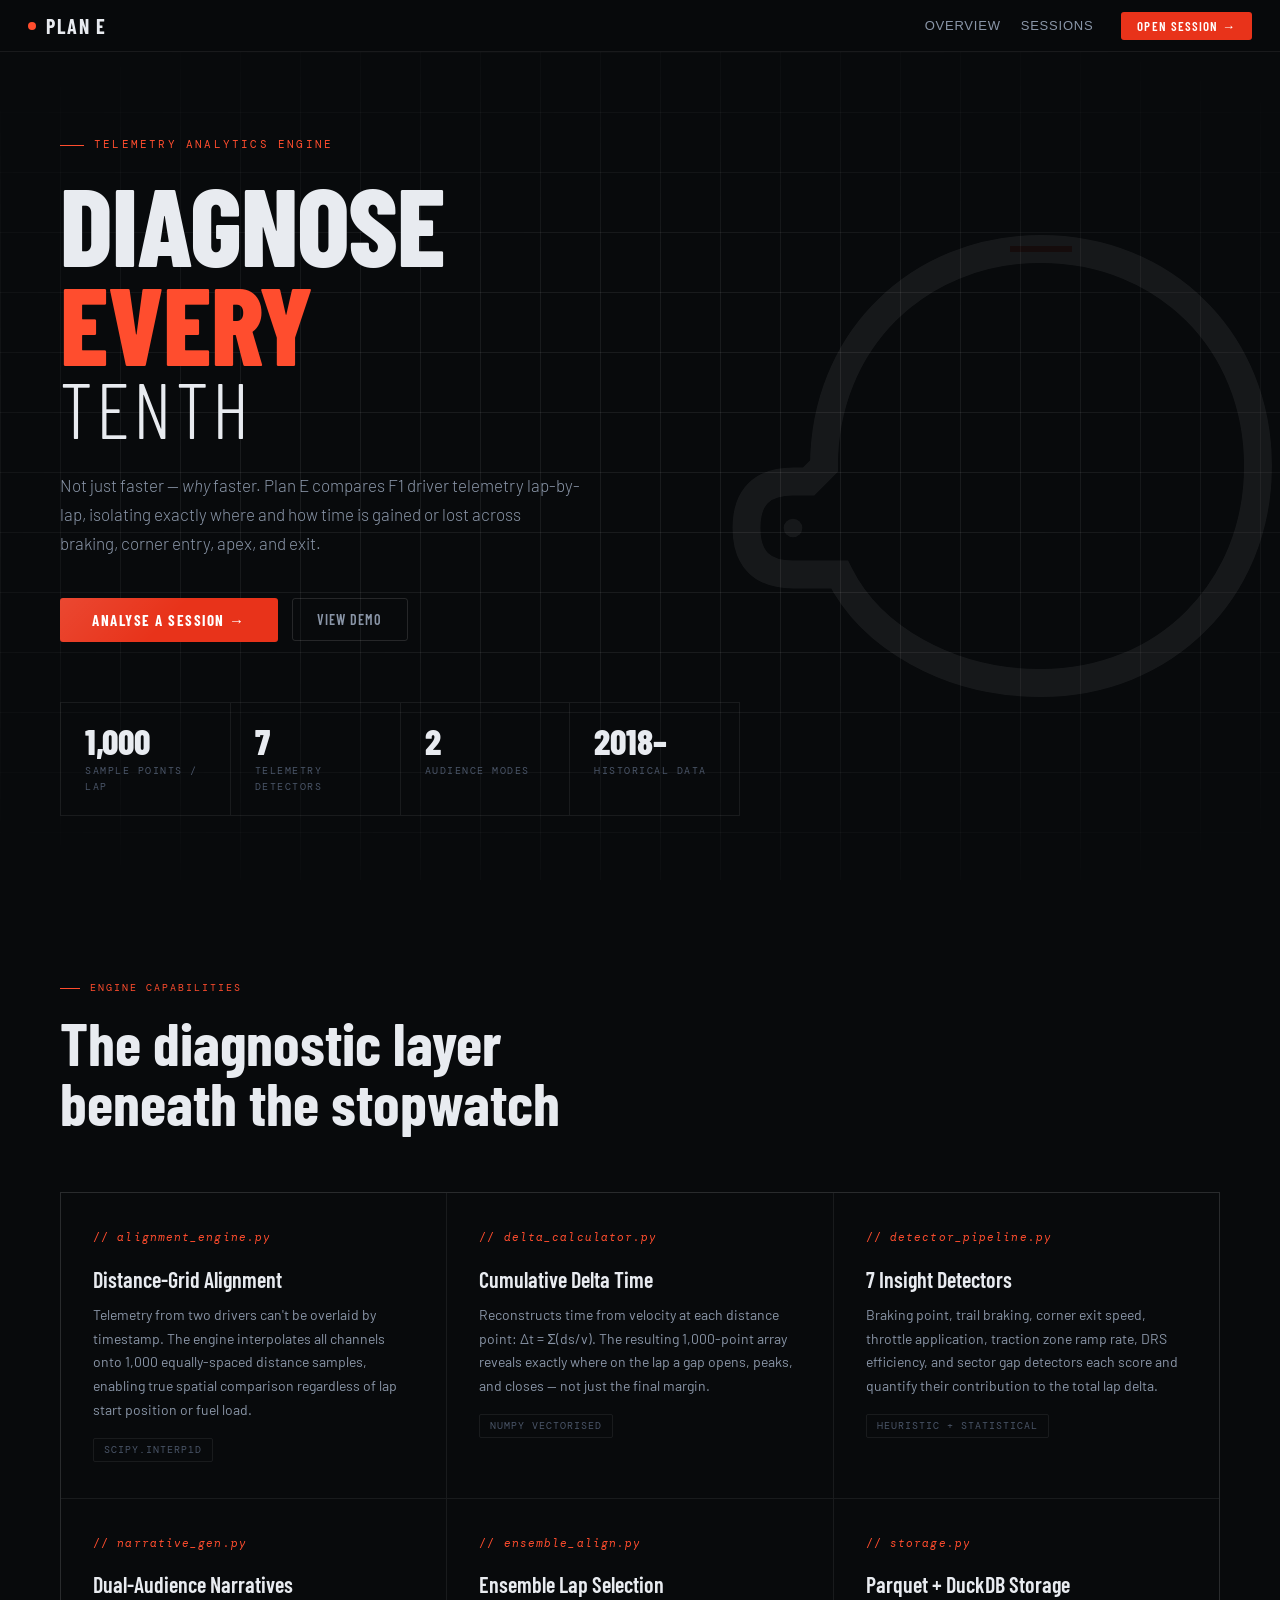
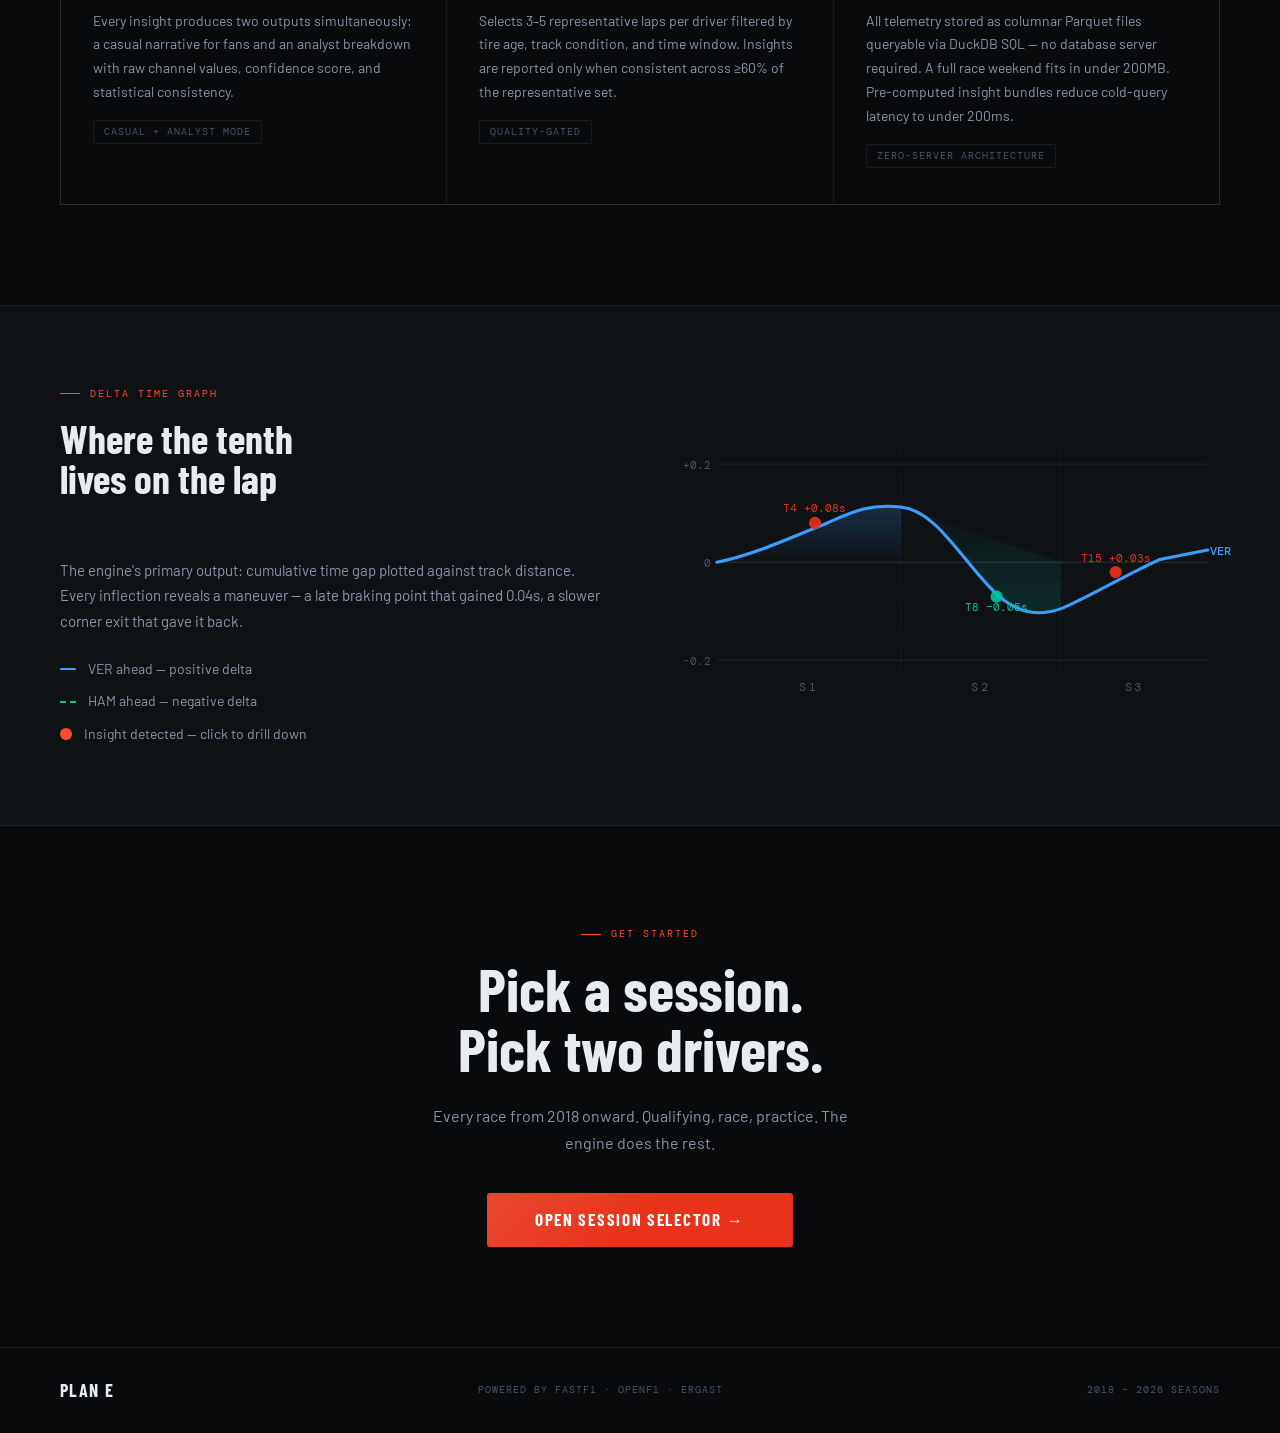
==== PlanE-frontend/index.html @ 124088f3 "Renamed project folders from PITWALL to PlanE" ====
<!DOCTYPE html>
<html lang="en">
<head>
  <meta charset="UTF-8">
  <meta name="viewport" content="width=device-width, initial-scale=1.0">
  <title>Plan E — F1 Telemetry Analytics</title>
  <meta name="description" content="Plan E compares F1 driver telemetry lap-by-lap, isolating exactly where and how time is gained or lost across braking, corner entry, apex, and exit.">

  <!-- Google Fonts -->
  <link rel="preconnect" href="https://fonts.googleapis.com">
  <link rel="preconnect" href="https://fonts.gstatic.com" crossorigin>
  <link href="https://fonts.googleapis.com/css2?family=DM+Mono:ital,wght@0,300;0,400;0,500;1,300&family=Barlow+Condensed:wght@300;400;500;600;700;800&family=Barlow:wght@300;400;500&display=swap" rel="stylesheet">

  <!-- CSS — loaded in dependency order -->
  <link rel="stylesheet" href="css/layout.css">
  <link rel="stylesheet" href="css/components.css">
  <link rel="stylesheet" href="css/analysis.css">

  <!--
    ARCHITECTURE NOTE: This file is a pure static shell.
    - No inline JavaScript anywhere.
    - No onclick= attributes — all events attached in JS modules.
    - All dynamic content is injected by the page/component modules.
    - The <script type="module"> at the bottom bootstraps the entire app.
  -->
</head>
<body>

<!-- ── LOADING OVERLAY ─────────────────────────────────────────────── -->
<!--
  Shown during initial page load AND during analysis job polling.
  loader.js manages show/hide via the .hidden class.
-->
<div class="loading-overlay" id="loader">
  <div class="loading-logo">PLAN E</div>
  <div class="loading-bar-wrap">
    <div class="loading-bar" id="loader-bar"></div>
  </div>
  <div class="loading-label" id="loader-msg">initialising engine</div>
</div>

<!-- ── CHART TOOLTIP ───────────────────────────────────────────────── -->
<!-- Positioned via JS on mousemove; always present in DOM -->
<div class="tooltip" id="tooltip"></div>

<!-- ── NAVIGATION ─────────────────────────────────────────────────── -->
<nav>
  <a class="nav-logo" id="nav-logo" href="#">
    <div class="dot"></div>
    PLAN E
  </a>
  <div class="nav-links">
    <button class="nav-link" id="nav-overview">Overview</button>
    <button class="nav-link" id="nav-sessions">Sessions</button>
    <!--
      The Analysis nav link is hidden until the user first runs an analysis.
      router.js reveals it when navigating to the analysis page.
    -->
    <button class="nav-link" id="nav-analysis" style="display:none">Analysis</button>
  </div>
  <button class="nav-cta" id="nav-cta">Open Session →</button>
</nav>


<!-- ══════════════════════════════════════════════════════════════════ -->
<!-- PAGE: LANDING                                                      -->
<!-- ══════════════════════════════════════════════════════════════════ -->
<div class="page active" id="page-landing">

  <!-- Hero -->
  <div class="hero">
    <div class="hero-grid-bg"></div>
    <svg class="hero-track-svg" viewBox="0 0 400 400" fill="none">
      <path d="M80,200 C80,120 140,60 220,60 C300,60 360,120 360,200 C360,280 300,340 220,340 C160,340 110,310 90,270 L60,270 C40,270 30,260 30,240 C30,220 40,210 60,210 L70,210 Z"
            stroke="white" stroke-width="18" stroke-linecap="round"/>
      <circle cx="220" cy="60"  r="6" fill="white"/>
      <circle cx="360" cy="200" r="6" fill="white"/>
      <circle cx="60"  cy="240" r="6" fill="white"/>
      <path d="M200,60 L240,60" stroke="#E8331A" stroke-width="4"/>
    </svg>
    <div class="hero-content">
      <div class="hero-eyebrow">Telemetry Analytics Engine</div>
      <h1 class="hero-title">
        DIAGNOSE<br>
        <span class="accent">EVERY</span>
        <span class="line2">TENTH</span>
      </h1>
      <p class="hero-sub">
        Not just faster — <em>why</em> faster. Plan E compares F1 driver telemetry
        lap-by-lap, isolating exactly where and how time is gained or lost across
        braking, corner entry, apex, and exit.
      </p>
      <div class="hero-actions">
        <button class="btn-primary" id="hero-analyse-btn">Analyse a Session →</button>
        <button class="btn-ghost"   id="hero-demo-btn">View Demo</button>
      </div>
      <div class="hero-stats">
        <div class="hero-stat">
          <div class="hero-stat-num red">1,000</div>
          <div class="hero-stat-label">sample points / lap</div>
        </div>
        <div class="hero-stat">
          <div class="hero-stat-num">7</div>
          <div class="hero-stat-label">telemetry detectors</div>
        </div>
        <div class="hero-stat">
          <div class="hero-stat-num">2</div>
          <div class="hero-stat-label">audience modes</div>
        </div>
        <div class="hero-stat">
          <div class="hero-stat-num teal">2018–</div>
          <div class="hero-stat-label">historical data</div>
        </div>
      </div>
    </div>
  </div>

  <!-- Features -->
  <div class="section">
    <div class="section-label">Engine Capabilities</div>
    <h2 class="section-title">The diagnostic layer<br>beneath the stopwatch</h2>
    <div class="features-grid stagger">
      <div class="feature-card">
        <div class="feature-icon">// alignment_engine.py</div>
        <h3 class="feature-title">Distance-Grid Alignment</h3>
        <p class="feature-desc">Telemetry from two drivers can't be overlaid by timestamp. The engine interpolates all channels onto 1,000 equally-spaced distance samples, enabling true spatial comparison regardless of lap start position or fuel load.</p>
        <span class="feature-tag">scipy.interp1d</span>
      </div>
      <div class="feature-card">
        <div class="feature-icon">// delta_calculator.py</div>
        <h3 class="feature-title">Cumulative Delta Time</h3>
        <p class="feature-desc">Reconstructs time from velocity at each distance point: Δt = Σ(ds/v). The resulting 1,000-point array reveals exactly where on the lap a gap opens, peaks, and closes — not just the final margin.</p>
        <span class="feature-tag">numpy vectorised</span>
      </div>
      <div class="feature-card">
        <div class="feature-icon">// detector_pipeline.py</div>
        <h3 class="feature-title">7 Insight Detectors</h3>
        <p class="feature-desc">Braking point, trail braking, corner exit speed, throttle application, traction zone ramp rate, DRS efficiency, and sector gap detectors each score and quantify their contribution to the total lap delta.</p>
        <span class="feature-tag">heuristic + statistical</span>
      </div>
      <div class="feature-card">
        <div class="feature-icon">// narrative_gen.py</div>
        <h3 class="feature-title">Dual-Audience Narratives</h3>
        <p class="feature-desc">Every insight produces two outputs simultaneously: a casual narrative for fans and an analyst breakdown with raw channel values, confidence score, and statistical consistency.</p>
        <span class="feature-tag">casual + analyst mode</span>
      </div>
      <div class="feature-card">
        <div class="feature-icon">// ensemble_align.py</div>
        <h3 class="feature-title">Ensemble Lap Selection</h3>
        <p class="feature-desc">Selects 3–5 representative laps per driver filtered by tire age, track condition, and time window. Insights are reported only when consistent across ≥60% of the representative set.</p>
        <span class="feature-tag">quality-gated</span>
      </div>
      <div class="feature-card">
        <div class="feature-icon">// storage.py</div>
        <h3 class="feature-title">Parquet + DuckDB Storage</h3>
        <p class="feature-desc">All telemetry stored as columnar Parquet files queryable via DuckDB SQL — no database server required. A full race weekend fits in under 200MB. Pre-computed insight bundles reduce cold-query latency to under 200ms.</p>
        <span class="feature-tag">zero-server architecture</span>
      </div>
    </div>
  </div>

  <!-- Delta Teaser -->
  <div class="delta-teaser">
    <div>
      <div class="section-label">Delta Time Graph</div>
      <h2 class="section-title" style="font-size:40px">Where the tenth<br>lives on the lap</h2>
      <p style="color:var(--text2); font-size:15px; line-height:1.7; margin-bottom:24px;">
        The engine's primary output: cumulative time gap plotted against track distance.
        Every inflection reveals a maneuver — a late braking point that gained 0.04s,
        a slower corner exit that gave it back.
      </p>
      <div style="display:flex; flex-direction:column; gap:10px;">
        <div style="display:flex; gap:12px; align-items:center; font-size:14px; color:var(--text2)">
          <div style="width:16px;height:2px;background:var(--ver);border-radius:1px;flex-shrink:0"></div>
          VER ahead — positive delta
        </div>
        <div style="display:flex; gap:12px; align-items:center; font-size:14px; color:var(--text2)">
          <div style="width:16px;height:0;border-top:2px dashed var(--ham);flex-shrink:0"></div>
          HAM ahead — negative delta
        </div>
        <div style="display:flex; gap:12px; align-items:center; font-size:14px; color:var(--text2)">
          <div style="width:12px;height:12px;border-radius:50%;background:var(--red2);flex-shrink:0"></div>
          Insight detected — click to drill down
        </div>
      </div>
    </div>
    <div>
      <svg viewBox="0 0 440 240" width="100%" class="chart-svg">
        <defs>
          <linearGradient id="delta-fill" x1="0" y1="0" x2="0" y2="1">
            <stop offset="0%"   stop-color="#3B9EFF" stop-opacity="0.2"/>
            <stop offset="100%" stop-color="#3B9EFF" stop-opacity="0"/>
          </linearGradient>
          <linearGradient id="delta-fill-neg" x1="0" y1="0" x2="0" y2="1">
            <stop offset="0%"   stop-color="#00C2A0" stop-opacity="0"/>
            <stop offset="100%" stop-color="#00C2A0" stop-opacity="0.15"/>
          </linearGradient>
        </defs>
        <!-- grid -->
        <line x1="30" y1="40"  x2="430" y2="40"  stroke="rgba(255,255,255,0.06)" stroke-width="1"/>
        <line x1="30" y1="120" x2="430" y2="120" stroke="rgba(255,255,255,0.1)"  stroke-width="1"/>
        <line x1="30" y1="200" x2="430" y2="200" stroke="rgba(255,255,255,0.06)" stroke-width="1"/>
        <!-- sector dividers -->
        <line x1="180" y1="30" x2="180" y2="215" stroke="rgba(255,255,255,0.06)" stroke-width="1" stroke-dasharray="4 4"/>
        <line x1="310" y1="30" x2="310" y2="215" stroke="rgba(255,255,255,0.06)" stroke-width="1" stroke-dasharray="4 4"/>
        <text x="105" y="225" text-anchor="middle" fill="#4A5568" font-family="DM Mono,monospace" font-size="10" letter-spacing="2">S1</text>
        <text x="245" y="225" text-anchor="middle" fill="#4A5568" font-family="DM Mono,monospace" font-size="10" letter-spacing="2">S2</text>
        <text x="370" y="225" text-anchor="middle" fill="#4A5568" font-family="DM Mono,monospace" font-size="10" letter-spacing="2">S3</text>
        <!-- y axis -->
        <text x="25" y="44"  text-anchor="end" fill="#4A5568" font-family="DM Mono,monospace" font-size="9">+0.2</text>
        <text x="25" y="124" text-anchor="end" fill="#4A5568" font-family="DM Mono,monospace" font-size="9">0</text>
        <text x="25" y="204" text-anchor="end" fill="#4A5568" font-family="DM Mono,monospace" font-size="9">-0.2</text>
        <!-- fills -->
        <path d="M30,120 C60,114 90,100 120,88 C140,79 155,72 180,75 L180,120 Z" fill="url(#delta-fill)"/>
        <path d="M180,75 C210,78 230,120 260,148 C275,160 290,165 310,158 L310,120 Z" fill="url(#delta-fill-neg)"/>
        <path d="M310,158 C330,150 360,132 390,118 L390,120 Z" fill="url(#delta-fill)"/>
        <!-- line -->
        <path d="M30,120 C60,114 90,100 120,88 C140,79 155,72 180,75 C210,78 230,120 260,148 C275,160 290,165 310,158 C330,150 360,132 390,118 L430,110"
              fill="none" stroke="#3B9EFF" stroke-width="2.5" stroke-linecap="round"/>
        <!-- insight markers -->
        <circle cx="110" cy="88"  r="5" fill="#E8331A" opacity="0.9"/>
        <circle cx="258" cy="148" r="5" fill="#00C2A0" opacity="0.9"/>
        <circle cx="355" cy="128" r="5" fill="#E8331A" opacity="0.9"/>
        <text x="110" y="79"  text-anchor="middle" fill="#E8331A" font-family="DM Mono,monospace" font-size="9">T4 +0.08s</text>
        <text x="258" y="160" text-anchor="middle" fill="#00C2A0" font-family="DM Mono,monospace" font-size="9">T8 −0.05s</text>
        <text x="355" y="120" text-anchor="middle" fill="#E8331A" font-family="DM Mono,monospace" font-size="9">T15 +0.03s</text>
        <text x="432" y="114" fill="#3B9EFF" font-family="DM Mono,monospace" font-size="10" font-weight="500">VER</text>
      </svg>
    </div>
  </div>

  <!-- CTA -->
  <div class="section" style="text-align:center;">
    <div class="section-label" style="justify-content:center">Get Started</div>
    <h2 class="section-title" style="margin-bottom:24px">Pick a session.<br>Pick two drivers.</h2>
    <p style="color:var(--text2); max-width:440px; margin:0 auto 36px; font-size:16px; line-height:1.7;">
      Every race from 2018 onward. Qualifying, race, practice. The engine does the rest.
    </p>
    <button class="btn-primary" style="font-size:17px; padding:16px 48px;" id="landing-cta-btn">
      Open Session Selector →
    </button>
  </div>

  <footer style="border-top:1px solid var(--border); padding:28px 60px; display:flex; justify-content:space-between; align-items:center;">
    <span style="font-family:var(--font-display); font-size:18px; font-weight:700; letter-spacing:0.08em;">PLAN E</span>
    <span style="font-family:var(--font-mono); font-size:10px; letter-spacing:0.1em; color:var(--text3);">POWERED BY FASTF1 · OPENF1 · ERGAST</span>
    <span style="font-family:var(--font-mono); font-size:10px; letter-spacing:0.1em; color:var(--text3);">2018 – 2026 SEASONS</span>
  </footer>
</div><!-- /page-landing -->


<!-- ══════════════════════════════════════════════════════════════════ -->
<!-- PAGE: SESSION SELECTOR                                             -->
<!-- ══════════════════════════════════════════════════════════════════ -->
<div class="page" id="page-selector">
  <div class="selector-header">
    <div class="breadcrumb">PLAN E <span>/ Sessions</span></div>
    <h1 class="selector-title display">SELECT SESSION</h1>
  </div>

  <div class="selector-body">
    <!-- Sidebar filters -->
    <div class="selector-sidebar">
      <div class="sidebar-section" id="sidebar-years">
        <div class="sidebar-label">Season</div>
        <!-- Populated by selector.js -->
      </div>

      <div class="sidebar-section" id="sidebar-circuit-types">
        <div class="sidebar-label">Circuit type</div>
        <!-- Populated by selector.js -->
      </div>
    </div>

    <!-- Main area -->
    <div class="selector-main">
      <div style="margin-bottom:20px; display:flex; align-items:center; justify-content:space-between;">
        <span id="race-count-label" style="font-family:var(--font-mono); font-size:11px; letter-spacing:0.1em; color:var(--text3);"></span>
        <input id="race-search" class="race-search" placeholder="Search circuits…" autocomplete="off">
      </div>

      <!-- Race cards injected here by selector.js -->
      <div class="race-grid stagger" id="race-grid"></div>

      <!-- Driver selector — hidden until a race is clicked -->
      <div class="driver-selector" id="driver-selector" style="display:none;">
        <div style="margin-bottom:20px;">
          <div class="panel-label">SELECT TWO DRIVERS TO COMPARE</div>
          <div class="driver-grid stagger" id="driver-grid"></div>
        </div>
        <div class="compare-btn-wrap">
          <div class="compare-selected">
            <span class="driver-a" id="sel-a-name">—</span>
            <span class="vs">vs</span>
            <span class="driver-b" id="sel-b-name">—</span>
          </div>
          <button class="btn-primary" id="compare-btn" disabled>
            Run Analysis →
          </button>
        </div>
      </div>
    </div>
  </div>
</div><!-- /page-selector -->


<!-- ══════════════════════════════════════════════════════════════════ -->
<!-- PAGE: ANALYSIS DASHBOARD                                           -->
<!-- ══════════════════════════════════════════════════════════════════ -->
<div class="page" id="page-analysis">

  <!-- Secondary header -->
  <div class="analysis-header">
    <div class="analysis-breadcrumb">
      <span class="clickable" id="breadcrumb-sessions">Sessions</span>
      <span class="sep">/</span>
      <span id="analysis-race-label"    class="current">—</span>
      <span class="sep">/</span>
      <span id="analysis-session-label" class="current">—</span>
      <span class="sep">/</span>
      <span id="analysis-drivers-label" class="current" style="color:var(--text)">—</span>
    </div>
    <button class="export-btn" id="export-btn">↓ Export</button>
    <div class="mode-toggle">
      <button class="mode-opt active" id="mode-casual">Casual</button>
      <button class="mode-opt"        id="mode-analyst">Analyst</button>
    </div>
  </div>

  <!-- 3-column body -->
  <div class="analysis-body">

    <!-- LEFT PANEL -->
    <div class="left-panel">
      <div class="panel-label">LAP SUMMARY</div>
      <div class="lap-summary" id="lap-summary-card"></div>

      <div class="panel-label" style="margin-top:16px;">
        SECTOR BREAKDOWN
        <span id="sector-count-label" style="color:var(--text3);">3 SECTORS</span>
      </div>
      <div class="sector-breakdown" id="sector-breakdown"></div>

      <div class="panel-label" style="margin-top:16px;">TRACK POSITION MAP</div>
      <div class="chart-card" id="track-map-card">
        <div class="chart-body" style="padding:10px; display:flex; justify-content:center; align-items:center; background:rgba(0,0,0,0.15);">
          <svg id="track-svg" viewBox="0 0 300 240" width="100%" height="200" class="chart-svg"></svg>
        </div>
      </div>

      <div class="panel-label" style="margin-top:16px;">TOP INSIGHTS</div>
      <div class="insight-list" id="insight-list"></div>
    </div>

    <!-- CENTER PANEL — Charts via tabs -->
    <div class="center-panel">
      <div class="tab-bar">
        <button class="tab active" data-tab="delta">Delta Time</button>
        <button class="tab"        data-tab="speed">Speed Trace</button>
        <button class="tab"        data-tab="inputs">Inputs</button>
        <button class="tab"        data-tab="sectors">Sectors</button>
      </div>

      <!-- Delta Time tab -->
      <div class="tab-panel active" id="tab-delta">
        <div class="chart-card">
          <div class="chart-header">
            <span class="chart-title">Cumulative Delta Time</span>
            <div class="chart-legend">
              <div class="legend-item">
                <div class="legend-line" style="background:var(--ver)"></div>
                <span id="legend-a">Driver A ahead</span>
              </div>
              <div class="legend-item">
                <div class="legend-line" style="background:var(--ham)"></div>
                <span id="legend-b">Driver B ahead</span>
              </div>
            </div>
          </div>
          <div class="chart-body">
            <svg id="delta-svg" viewBox="0 0 700 200" width="100%" class="chart-svg"></svg>
          </div>
        </div>
        <!-- Analyst-only metadata row -->
        <div class="chart-card analyst-only" id="analyst-delta-note">
          <div class="chart-body" style="padding:14px 16px;">
            <span style="font-family:var(--font-mono); font-size:11px; color:var(--text3);">
              Showing median of 5 representative laps ·
              Laps: <span style="color:var(--text2)" id="rep-laps-a">—</span> (A) /
              <span style="color:var(--text2)" id="rep-laps-b">—</span> (B) ·
              Consistency threshold: 60%
            </span>
          </div>
        </div>
      </div>

      <!-- Speed Trace tab -->
      <div class="tab-panel" id="tab-speed">
        <div class="chart-card">
          <div class="chart-header">
            <span class="chart-title">Speed Trace Overlay</span>
            <div class="chart-legend">
              <div class="legend-item"><div class="legend-line" style="background:var(--ver)"></div><span id="speed-legend-a">A</span></div>
              <div class="legend-item"><div class="legend-line" style="background:var(--ham); opacity:0.7"></div><span id="speed-legend-b">B</span></div>
            </div>
          </div>
          <div class="chart-body">
            <svg id="speed-svg" viewBox="0 0 700 200" width="100%" class="chart-svg"></svg>
          </div>
        </div>
        <div class="chart-card" style="margin-top:14px;">
          <div class="chart-header"><span class="chart-title">Throttle / Brake Channels</span></div>
          <div class="chart-body">
            <svg id="throttle-svg" viewBox="0 0 700 120" width="100%" class="chart-svg"></svg>
          </div>
        </div>
      </div>

      <!-- Inputs tab -->
      <div class="tab-panel" id="tab-inputs">
        <div class="chart-card">
          <div class="chart-header"><span class="chart-title">Throttle Application</span></div>
          <div class="chart-body">
            <svg id="throttle2-svg" viewBox="0 0 700 160" width="100%" class="chart-svg"></svg>
          </div>
        </div>
        <div class="chart-card" style="margin-top:14px;">
          <div class="chart-header"><span class="chart-title">Brake Pressure</span></div>
          <div class="chart-body">
            <svg id="brake-svg" viewBox="0 0 700 120" width="100%" class="chart-svg"></svg>
          </div>
        </div>
        <div class="chart-card analyst-only" id="analyst-gear-card" style="margin-top:14px;">
          <div class="chart-header"><span class="chart-title">Gear Selection</span></div>
          <div class="chart-body">
            <svg id="gear-svg" viewBox="0 0 700 100" width="100%" class="chart-svg"></svg>
          </div>
        </div>
      </div>

      <!-- Sectors (waterfall) tab -->
      <div class="tab-panel" id="tab-sectors">
        <div class="chart-card">
          <div class="chart-header"><span class="chart-title">Sector Waterfall</span></div>
          <div class="chart-body">
            <svg id="waterfall-svg" viewBox="0 0 700 300" width="100%" class="chart-svg"></svg>
          </div>
        </div>
      </div>

      <!-- Telemetry scrubber slider — visible across all tabs -->
      <div class="chart-card telemetry-scrubber-card" style="margin-top:14px;">
        <div class="scrubber-header" style="display:flex; justify-content:space-between; align-items:center; margin-bottom:8px; padding:0 4px;">
          <span style="font-family:var(--font-mono); font-size:11px; color:var(--text3); letter-spacing:0.1em;">TELEMETRY SCRUBBER</span>
          <div style="display:flex; gap:12px;">
            <span style="font-family:var(--font-mono); font-size:11px; color:var(--text2);">Δt: <span id="scrubber-delta">0.000s</span></span>
            <span id="scrubber-distance" style="font-family:var(--font-mono); font-size:11px; color:var(--text2);">0.0 m</span>
          </div>
        </div>
        <div class="scrubber-body" style="display:flex; align-items:center; gap:16px; margin-bottom:12px;">
          <input type="range" id="telemetry-slider" min="0" max="999" value="0" style="flex-grow:1; accent-color:var(--ver); cursor:pointer;">
          <div class="scrubber-value" id="scrubber-index" style="width:48px; text-align:right; font-family:var(--font-mono); font-size:12px; color:var(--text2); background:rgba(255,255,255,0.03); padding:4px 8px; border-radius:4px; border:1px solid var(--border);">0</div>
        </div>
        
        <!-- Live Readout -->
        <div class="scrubber-readout" style="display:flex; justify-content:space-between; padding:8px 12px; background:rgba(255,255,255,0.02); border-radius:4px; border:1px solid rgba(255,255,255,0.05);">
          <div style="display:flex; flex-direction:column; gap:4px; width:45%;">
            <div style="font-family:var(--font-mono); font-size:10px; color:var(--ver); letter-spacing:0.05em; margin-bottom:2px;">DRIVER A</div>
            <div style="display:flex; justify-content:space-between; font-size:12px; font-family:var(--font-mono); color:var(--text2);"><span>SPD:</span><span id="readout-spd-a">0 km/h</span></div>
            <div style="display:flex; justify-content:space-between; font-size:12px; font-family:var(--font-mono); color:var(--text2);"><span>THR:</span><span id="readout-thr-a">0 %</span></div>
            <div style="display:flex; justify-content:space-between; font-size:12px; font-family:var(--font-mono); color:var(--text2);"><span>BRK:</span><span id="readout-brk-a">0 %</span></div>
            <div style="display:flex; justify-content:space-between; font-size:12px; font-family:var(--font-mono); color:var(--text2);"><span>GEAR:</span><span id="readout-gear-a">0</span></div>
          </div>
          <div style="width:1px; background:rgba(255,255,255,0.05);"></div>
          <div style="display:flex; flex-direction:column; gap:4px; width:45%;">
            <div style="font-family:var(--font-mono); font-size:10px; color:var(--ham); letter-spacing:0.05em; margin-bottom:2px;">DRIVER B</div>
            <div style="display:flex; justify-content:space-between; font-size:12px; font-family:var(--font-mono); color:var(--text2);"><span>SPD:</span><span id="readout-spd-b">0 km/h</span></div>
            <div style="display:flex; justify-content:space-between; font-size:12px; font-family:var(--font-mono); color:var(--text2);"><span>THR:</span><span id="readout-thr-b">0 %</span></div>
            <div style="display:flex; justify-content:space-between; font-size:12px; font-family:var(--font-mono); color:var(--text2);"><span>BRK:</span><span id="readout-brk-b">0 %</span></div>
            <div style="display:flex; justify-content:space-between; font-size:12px; font-family:var(--font-mono); color:var(--text2);"><span>GEAR:</span><span id="readout-gear-b">0</span></div>
          </div>
        </div>
      </div>
    </div>

    <!-- RIGHT PANEL — Insight Drill-Down -->
    <div class="right-panel">
      <div class="panel-label">INSIGHT DRILL-DOWN</div>
      <div id="drill-panel">
        <!-- Empty state — replaced by insightList.js when insight selected -->
        <div class="drill-empty">
          <div class="drill-empty-icon">Δt</div>
          <div class="drill-empty-label">Select an insight</div>
        </div>
      </div>
    </div>

  </div><!-- /analysis-body -->
</div><!-- /page-analysis -->


<!--
  BOOTSTRAP: Load router.js as an ES Module.
  router.js imports all other modules as needed.
  type="module" gives us ES module scope + deferred execution automatically.
-->
<script type="module" src="js/router.js"></script>

</body>
</html>
---- PlanE-frontend/css/layout.css ----
/*
 * layout.css
 * ──────────
 * Global design tokens (:root), base element resets, the fixed nav bar,
 * the SPA page system (.page / .page.active), all keyframe animations,
 * the custom scrollbar, and the responsive breakpoints.
 *
 * WHY SEPARATE: These are the lowest-level primitives. Every other CSS file
 * and every JS component depends on these tokens. Keeping them here means
 * you can retheme the whole app by editing a single file.
 */

/* ── RESET ── */
*, *::before, *::after {
  box-sizing: border-box;
  margin: 0;
  padding: 0;
}

/* ── DESIGN TOKENS ── */
:root {
  /* Backgrounds — from darkest to lightest */
  --bg:  #080A0C;
  --bg2: #0E1215;
  --bg3: #141820;
  --bg4: #1C2230;

  /* Borders */
  --border:  rgba(255, 255, 255, 0.07);
  --border2: rgba(255, 255, 255, 0.12);

  /* Text */
  --text:  #E8EBF0;
  --text2: #8A96A8;
  --text3: #4A5568;

  /* Brand / accent colours */
  --red:      #E8331A;
  --red2:     #FF4D2E;
  --red-dim:  rgba(232, 51, 26, 0.12);
  --teal:     #00C2A0;
  --teal-dim: rgba(0, 194, 160, 0.10);
  --amber:    #F0A818;
  --amber-dim:rgba(240, 168, 24, 0.12);
  --blue:     #3B9EFF;
  --blue-dim: rgba(59, 158, 255, 0.10);

  /*
   * Driver colour slots — dynamically overridden by analysis.js
   * when real driver colours arrive from the backend.
   * Defaults: VER blue / HAM teal (matches the demo data).
   */
  --ver: #3B9EFF;
  --ham: #00C2A0;

  /* Typography families */
  --font-display: 'Barlow Condensed', sans-serif;
  --font-body:    'Barlow', sans-serif;
  --font-mono:    'DM Mono', monospace;
}

/* ── BASE ── */
html {
  scroll-behavior: smooth;
}

body {
  background:   var(--bg);
  color:        var(--text);
  font-family:  var(--font-body);
  font-size:    15px;
  line-height:  1.6;
  min-height:   100vh;
  overflow-x:   hidden;
}

/* ── CUSTOM SCROLLBAR ── */
::-webkit-scrollbar       { width: 4px; }
::-webkit-scrollbar-track { background: var(--bg2); }
::-webkit-scrollbar-thumb { background: var(--border2); border-radius: 2px; }

/* ── TYPOGRAPHY UTILITIES ── */
.mono    { font-family: var(--font-mono); }
.display { font-family: var(--font-display); }
.red     { color: var(--red2); }
.teal    { color: var(--teal); }
.amber   { color: var(--amber); }
.blue    { color: var(--blue); }
.muted   { color: var(--text2); }
.dim     { color: var(--text3); }

/* ── SPA PAGE SYSTEM ──
 * Every "page" div is hidden by default.
 * router.js adds/removes .active to switch between them.
 * The animation fires each time a page becomes active.
 */
.page        { display: none; min-height: 100vh; }
.page.active { display: block; animation: fadein 0.3s ease both; }

@keyframes fadein {
  from { opacity: 0; transform: translateY(8px); }
  to   { opacity: 1; transform: translateY(0);   }
}

/* ── STAGGER ENTRANCE ANIMATION ──
 * Add class="stagger" to a container and its first 6 direct children
 * will slide in one by one. Used on race-grid and features-grid.
 */
.stagger > * { animation: slidein 0.4s ease both; }
.stagger > *:nth-child(1) { animation-delay: 0.05s; }
.stagger > *:nth-child(2) { animation-delay: 0.10s; }
.stagger > *:nth-child(3) { animation-delay: 0.15s; }
.stagger > *:nth-child(4) { animation-delay: 0.20s; }
.stagger > *:nth-child(5) { animation-delay: 0.25s; }
.stagger > *:nth-child(6) { animation-delay: 0.30s; }

@keyframes slidein {
  from { opacity: 0; transform: translateY(12px); }
  to   { opacity: 1; transform: translateY(0);    }
}

@keyframes pulse {
  0%, 100% { opacity: 1; transform: scale(1);   }
  50%       { opacity: 0.5; transform: scale(0.8); }
}

/* ── FIXED NAV BAR ── */
nav {
  position:        fixed;
  top: 0; left: 0; right: 0;
  z-index:         100;
  background:      rgba(8, 10, 12, 0.92);
  backdrop-filter: blur(12px);
  border-bottom:   1px solid var(--border);
  height:          52px;
  display:         flex;
  align-items:     center;
  padding:         0 28px;
  gap:             28px;
}

.nav-logo {
  font-family:     var(--font-display);
  font-size:       20px;
  font-weight:     700;
  letter-spacing:  0.08em;
  color:           var(--text);
  text-decoration: none;
  display:         flex;
  align-items:     center;
  gap:             10px;
  cursor:          pointer;
}

/* Animated red dot in the logo */
.nav-logo .dot {
  width:        8px;
  height:       8px;
  border-radius:50%;
  background:   var(--red2);
  animation:    pulse 2s ease infinite;
}

.nav-links {
  display:      flex;
  gap:          20px;
  margin-left:  auto;
}

.nav-link {
  font-size:       13px;
  font-weight:     500;
  letter-spacing:  0.06em;
  color:           var(--text2);
  text-decoration: none;
  text-transform:  uppercase;
  transition:      color 0.2s;
  cursor:          pointer;
  background:      none;
  border:          none;
}
.nav-link:hover  { color: var(--text); }
.nav-link.active { color: var(--red2); }

.nav-cta {
  font-family:    var(--font-display);
  font-size:      13px;
  font-weight:    600;
  letter-spacing: 0.08em;
  text-transform: uppercase;
  background:     var(--red);
  color:          #fff;
  border:         none;
  border-radius:  3px;
  padding:        6px 16px;
  cursor:         pointer;
  transition:     background 0.2s;
}
.nav-cta:hover { background: var(--red2); }

/* ── LANDING PAGE ── */
#page-landing { padding-top: 52px; }

.hero {
  position:   relative;
  min-height: 92vh;
  display:    flex;
  align-items:center;
  overflow:   hidden;
  padding:    80px 60px 60px;
}

.hero-grid-bg {
  position:         absolute;
  inset:            0;
  background-image:
    linear-gradient(var(--border) 1px, transparent 1px),
    linear-gradient(90deg, var(--border) 1px, transparent 1px);
  background-size:  60px 60px;
  mask-image:       radial-gradient(ellipse 80% 60% at 50% 50%, black 40%, transparent 100%);
}

.hero-track-svg {
  position:  absolute;
  right:     -40px;
  top:       50%;
  transform: translateY(-50%);
  opacity:   0.06;
  width:     620px;
}

.hero-content {
  position:  relative;
  z-index:   2;
  max-width: 680px;
}

.hero-eyebrow {
  font-family:    var(--font-mono);
  font-size:      11px;
  font-weight:    400;
  letter-spacing: 0.2em;
  text-transform: uppercase;
  color:          var(--red2);
  margin-bottom:  20px;
  display:        flex;
  align-items:    center;
  gap:            10px;
}
.hero-eyebrow::before {
  content:    '';
  display:    block;
  width:      24px;
  height:     1px;
  background: var(--red2);
}

.hero-title {
  font-family:    var(--font-display);
  font-size:      clamp(64px, 9vw, 110px);
  font-weight:    800;
  line-height:    0.9;
  letter-spacing: -0.01em;
  color:          var(--text);
  margin-bottom:  28px;
}
.hero-title .accent { color: var(--red2); }
.hero-title .line2  {
  display:        block;
  font-weight:    300;
  font-size:      0.72em;
  letter-spacing: 0.04em;
}

.hero-sub {
  font-size:     17px;
  font-weight:   300;
  color:         var(--text2);
  max-width:     520px;
  line-height:   1.7;
  margin-bottom: 40px;
}

.hero-actions {
  display:     flex;
  gap:         14px;
  align-items: center;
  flex-wrap:   wrap;
}

.hero-stats {
  display:      flex;
  gap:          0;
  margin-top:   60px;
  border-top:   1px solid var(--border);
  border-left:  1px solid var(--border);
}
.hero-stat {
  flex:          1;
  padding:       20px 24px;
  border-right:  1px solid var(--border);
  border-bottom: 1px solid var(--border);
}
.hero-stat-num {
  font-family:   var(--font-display);
  font-size:     36px;
  font-weight:   800;
  color:         var(--text);
  line-height:   1;
  margin-bottom: 4px;
}
.hero-stat-label {
  font-family:    var(--font-mono);
  font-size:      10px;
  letter-spacing: 0.15em;
  text-transform: uppercase;
  color:          var(--text3);
}

/* ── LANDING CONTENT SECTIONS ── */
.section {
  padding: 100px 60px;
}
.section-label {
  font-family:    var(--font-mono);
  font-size:      10px;
  letter-spacing: 0.2em;
  text-transform: uppercase;
  color:          var(--red2);
  margin-bottom:  16px;
  display:        flex;
  align-items:    center;
  gap:            10px;
}
.section-label::before {
  content:    '';
  display:    block;
  width:      20px;
  height:     1px;
  background: var(--red2);
}
.section-title {
  font-family:   var(--font-display);
  font-size:     clamp(36px, 5vw, 60px);
  font-weight:   700;
  line-height:   1.0;
  margin-bottom: 60px;
}

.features-grid {
  display:               grid;
  grid-template-columns: repeat(3, 1fr);
  gap:                   1px;
  background:            var(--border);
  border:                1px solid var(--border);
}
.feature-card {
  background:  var(--bg);
  padding:     36px 32px;
  transition:  background 0.2s;
}
.feature-card:hover { background: var(--bg2); }
.feature-icon {
  font-family:    var(--font-mono);
  font-size:      11px;
  letter-spacing: 0.1em;
  color:          var(--red2);
  margin-bottom:  20px;
  font-style:     italic;
}
.feature-title {
  font-family:   var(--font-display);
  font-size:     22px;
  font-weight:   600;
  margin-bottom: 12px;
  line-height:   1.1;
}
.feature-desc { font-size: 14px; color: var(--text2); line-height: 1.7; }
.feature-tag {
  display:        inline-block;
  margin-top:     16px;
  font-family:    var(--font-mono);
  font-size:      10px;
  letter-spacing: 0.1em;
  text-transform: uppercase;
  color:          var(--text3);
  border:         1px solid var(--border);
  padding:        3px 10px;
  border-radius:  2px;
}

.delta-teaser {
  background:            var(--bg2);
  border-top:            1px solid var(--border);
  border-bottom:         1px solid var(--border);
  padding:               80px 60px;
  display:               grid;
  grid-template-columns: 1fr 1fr;
  gap:                   80px;
  align-items:           center;
}

/* ── SELECTOR PAGE ── */
#page-selector { padding-top: 52px; }

.selector-header {
  padding:       48px 60px 32px;
  border-bottom: 1px solid var(--border);
}
.breadcrumb {
  font-family:    var(--font-mono);
  font-size:      11px;
  letter-spacing: 0.1em;
  text-transform: uppercase;
  color:          var(--text3);
  margin-bottom:  16px;
  display:        flex;
  gap:            8px;
  align-items:    center;
}
.breadcrumb span { color: var(--text2); }
.selector-title {
  font-family: var(--font-display);
  font-size:   48px;
  font-weight: 700;
  line-height: 1;
}

.selector-body {
  display:               grid;
  grid-template-columns: 260px minmax(0, 1fr);
  min-height:            calc(100vh - 52px);
}
.selector-sidebar {
  border-right: 1px solid var(--border);
  padding:      28px;
}
.selector-main { padding: 28px 36px; }

/* ── RESPONSIVE ── */
@media (max-width: 900px) {
  .hero         { padding: 60px 28px 40px; }
  .section      { padding: 60px 28px; }
  .features-grid { grid-template-columns: 1fr; }
  .delta-teaser { grid-template-columns: 1fr; padding: 60px 28px; }
  .selector-body { grid-template-columns: 1fr; }
  .selector-sidebar { border-right: none; border-bottom: 1px solid var(--border); }
  .hero-stats { flex-wrap: wrap; }
  .hero-stat  { flex: 1 1 50%; }
  .chart-svg  { overflow: visible; }
}
---- PlanE-frontend/css/components.css ----
/*
 * components.css
 * ──────────────
 * Reusable UI building blocks shared across multiple pages:
 * buttons, race cards, driver cards, session pills, sidebar filters,
 * sector rows, insight pills, tab bars, and the tooltip.
 *
 * WHY SEPARATE: These styles appear on the Selector page AND the Analysis
 * page. Isolating them prevents duplication and makes it easy to restyle
 * a component once and have it update everywhere.
 */

/* ─── BUTTONS ─────────────────────────────────────────────────────────── */

.btn-primary {
  font-family:    var(--font-display);
  font-size:      15px;
  font-weight:    700;
  letter-spacing: 0.1em;
  text-transform: uppercase;
  background:     var(--red);
  color:          #fff;
  border:         none;
  border-radius:  3px;
  padding:        13px 32px;
  cursor:         pointer;
  transition:     all 0.2s;
  position:       relative;
  overflow:       hidden;
}
/* Subtle gloss sheen */
.btn-primary::after {
  content:        '';
  position:       absolute;
  inset:          0;
  background:     linear-gradient(135deg, rgba(255,255,255,0.1) 0%, transparent 50%);
  pointer-events: none;
}
.btn-primary:hover   { background: var(--red2); transform: translateY(-1px); }
.btn-primary:disabled {
  opacity:        0.4;
  cursor:         not-allowed;
  transform:      none;
}

.btn-ghost {
  font-family:    var(--font-display);
  font-size:      14px;
  font-weight:    600;
  letter-spacing: 0.08em;
  text-transform: uppercase;
  background:     transparent;
  color:          var(--text2);
  border:         1px solid var(--border2);
  border-radius:  3px;
  padding:        12px 24px;
  cursor:         pointer;
  transition:     all 0.2s;
}
.btn-ghost:hover { color: var(--text); border-color: rgba(255,255,255,0.25); }

/* ─── SIDEBAR FILTERS ─────────────────────────────────────────────────── */

.sidebar-section  { margin-bottom: 32px; }
.sidebar-label {
  font-family:    var(--font-mono);
  font-size:      10px;
  letter-spacing: 0.15em;
  text-transform: uppercase;
  color:          var(--text3);
  margin-bottom:  12px;
}

.filter-btn {
  display:       block;
  width:         100%;
  background:    none;
  border:        none;
  text-align:    left;
  font-family:   var(--font-body);
  font-size:     14px;
  color:         var(--text2);
  padding:       8px 12px;
  border-radius: 3px;
  cursor:        pointer;
  transition:    all 0.15s;
  margin-bottom: 2px;
}
.filter-btn:hover  { background: var(--bg3); color: var(--text); }
.filter-btn.active { background: var(--red-dim); color: var(--red2); }

/* ─── RACE CARDS ──────────────────────────────────────────────────────── */

.race-grid {
  display:               grid;
  grid-template-columns: repeat(auto-fill, minmax(260px, 1fr));
  gap:                   12px;
}

.race-card {
  background:    var(--bg2);
  border:        1px solid var(--border);
  border-radius: 4px;
  padding:       18px 20px;
  cursor:        pointer;
  transition:    all 0.15s;
  position:      relative;
  overflow:      hidden;
}
/* Left accent bar — appears on hover and selection */
.race-card::before {
  content:    '';
  position:   absolute;
  left: 0; top: 0; bottom: 0;
  width:      3px;
  background: transparent;
  transition: background 0.15s;
}
.race-card:hover              { border-color: var(--border2); }
.race-card:hover::before      { background: var(--red2); }
.race-card.selected           { border-color: var(--red); }
.race-card.selected::before   { background: var(--red2); }

.race-round {
  font-family:    var(--font-mono);
  font-size:      10px;
  letter-spacing: 0.1em;
  color:          var(--text3);
  margin-bottom:  6px;
}
.race-name {
  font-family:   var(--font-display);
  font-size:     20px;
  font-weight:   600;
  line-height:   1.1;
  margin-bottom: 4px;
}
.race-circuit { font-size: 13px; color: var(--text2); }
.race-date {
  font-family: var(--font-mono);
  font-size:   11px;
  color:       var(--text3);
  margin-top:  10px;
}

.race-sessions {
  display:    flex;
  gap:        6px;
  margin-top: 12px;
  flex-wrap:  wrap;
}

/* ─── SESSION PILLS ───────────────────────────────────────────────────── */

.session-pill {
  font-family:    var(--font-mono);
  font-size:      10px;
  letter-spacing: 0.05em;
  background:     var(--bg3);
  border:         1px solid var(--border);
  color:          var(--text3);
  padding:        2px 8px;
  border-radius:  2px;
  cursor:         pointer;
  transition:     all 0.15s;
}
.session-pill:hover,
.session-pill.active {
  background:   var(--red-dim);
  color:        var(--red2);
  border-color: var(--red);
}

/* ─── DRIVER SELECTOR ─────────────────────────────────────────────────── */

.driver-selector {
  margin-top:  28px;
  padding-top: 28px;
  border-top:  1px solid var(--border);
}

.driver-grid {
  display:               grid;
  grid-template-columns: repeat(auto-fill, minmax(200px, 1fr));
  gap:                   10px;
  margin-top:            14px;
}

.driver-card {
  background:    var(--bg2);
  border:        1px solid var(--border);
  border-radius: 4px;
  padding:       14px 16px;
  cursor:        pointer;
  transition:    all 0.15s;
  display:       flex;
  gap:           12px;
  align-items:   center;
}
.driver-card:hover { border-color: var(--border2); }
/* Driver A = blue slot, Driver B = teal slot */
.driver-card.sel-a { border-color: var(--ver); background: rgba(59, 158, 255, 0.05); }
.driver-card.sel-b { border-color: var(--ham); background: rgba(0, 194, 160, 0.05); }

.driver-num {
  font-family: var(--font-display);
  font-size:   28px;
  font-weight: 800;
  line-height: 1;
  min-width:   36px;
}
.driver-info .driver-name {
  font-size:   14px;
  font-weight: 500;
  line-height: 1.2;
}
.driver-info .driver-team {
  font-family:    var(--font-mono);
  font-size:      10px;
  color:          var(--text3);
  letter-spacing: 0.05em;
}

/* ─── COMPARE BUTTON ROW ──────────────────────────────────────────────── */

.compare-btn-wrap {
  margin-top:  32px;
  display:     flex;
  align-items: center;
  gap:         16px;
}
.compare-selected {
  font-family: var(--font-mono);
  font-size:   12px;
  color:       var(--text2);
}
.compare-selected .vs       { color: var(--text3); padding: 0 6px; }
.compare-selected .driver-a { color: var(--ver); }
.compare-selected .driver-b { color: var(--ham); }

/* ─── PANEL LABEL ─────────────────────────────────────────────────────── */

/*
 * Generic section label — mono, small-caps, muted.
 * Used inside left panel, right panel, and selector sections.
 */
.panel-label {
  font-family:    var(--font-mono);
  font-size:      9px;
  letter-spacing: 0.2em;
  text-transform: uppercase;
  color:          var(--text3);
  margin-bottom:  10px;
  display:        flex;
  align-items:    center;
  justify-content:space-between;
}

/* ─── SECTOR BREAKDOWN ────────────────────────────────────────────────── */

.sector-breakdown  { margin-bottom: 16px; }
.sector-row {
  display:       flex;
  align-items:   center;
  gap:           10px;
  padding:       8px 0;
  border-bottom: 1px solid var(--border);
}
.sector-row:last-child { border-bottom: none; }
.sector-num {
  font-family:    var(--font-mono);
  font-size:      10px;
  letter-spacing: 0.1em;
  color:          var(--text3);
  width:          20px;
}
.sector-bar-wrap {
  flex:          1;
  height:        4px;
  background:    var(--bg3);
  border-radius: 2px;
  overflow:      hidden;
}
.sector-bar  { height: 100%; border-radius: 2px; }
.sector-delta {
  font-family: var(--font-mono);
  font-size:   12px;
  font-weight: 500;
  min-width:   72px;
  text-align:  right;
}

/* ─── INSIGHT PILLS ───────────────────────────────────────────────────── */

.insight-list { display: flex; flex-direction: column; gap: 6px; }

.insight-pill {
  background:    var(--bg2);
  border:        1px solid var(--border);
  border-radius: 3px;
  padding:       10px 12px;
  cursor:        pointer;
  transition:    all 0.15s;
}
.insight-pill:hover  { border-color: var(--border2); }
.insight-pill.active { border-color: var(--red); background: var(--red-dim); }

.insight-cat {
  font-family:    var(--font-mono);
  font-size:      9px;
  letter-spacing: 0.1em;
  text-transform: uppercase;
  color:          var(--text3);
  margin-bottom:  4px;
}
.insight-desc { font-size: 13px; color: var(--text2); line-height: 1.4; }
.insight-gain {
  font-family: var(--font-mono);
  font-size:   13px;
  font-weight: 500;
  margin-top:  4px;
}

/* ─── TABS ────────────────────────────────────────────────────────────── */

.tab-bar {
  display:       flex;
  border-bottom: 1px solid var(--border);
  margin-bottom: 16px;
}
.tab {
  font-family:     var(--font-mono);
  font-size:       10px;
  letter-spacing:  0.1em;
  text-transform:  uppercase;
  color:           var(--text3);
  padding:         8px 16px;
  cursor:          pointer;
  border-bottom:   2px solid transparent;
  margin-bottom:   -1px;
  transition:      all 0.15s;
  background:      none;
  border-top:      none;
  border-left:     none;
  border-right:    none;
}
.tab:hover   { color: var(--text2); }
.tab.active  { color: var(--text); border-bottom-color: var(--red2); }

.tab-panel        { display: none; }
.tab-panel.active { display: block; }

/* ─── LAP SUMMARY CARD ────────────────────────────────────────────────── */

.lap-summary {
  background:    var(--bg2);
  border:        1px solid var(--border);
  border-radius: 4px;
  padding:       16px;
  margin-bottom: 16px;
}
.lap-driver-row {
  display:         flex;
  justify-content: space-between;
  align-items:     baseline;
  margin-bottom:   8px;
}
.lap-driver-name {
  font-family:    var(--font-display);
  font-size:      18px;
  font-weight:    700;
  letter-spacing: 0.04em;
}
.lap-time {
  font-family: var(--font-mono);
  font-size:   16px;
  font-weight: 400;
}
.lap-delta-row {
  border-top:      1px solid var(--border);
  margin-top:      10px;
  padding-top:     10px;
  display:         flex;
  justify-content: space-between;
  align-items:     center;
}
.lap-delta-label {
  font-family:    var(--font-mono);
  font-size:      10px;
  letter-spacing: 0.1em;
  color:          var(--text3);
}
.lap-delta-val {
  font-family: var(--font-display);
  font-size:   24px;
  font-weight: 700;
}

/* ─── STAT TABLE (drill panel) ────────────────────────────────────────── */

.stat-table  { width: 100%; margin-bottom: 16px; }
.stat-tr {
  display:         flex;
  justify-content: space-between;
  align-items:     baseline;
  padding:         8px 0;
  border-bottom:   1px solid var(--border);
}
.stat-tr:last-child { border-bottom: none; }
.stat-key { font-size: 12px; color: var(--text2); }
.stat-val  { font-family: var(--font-mono); font-size: 13px; font-weight: 500; }

/* ─── CONFIDENCE BAR ──────────────────────────────────────────────────── */

.conf-section { margin-top: 16px; }
.conf-track {
  height:        3px;
  background:    var(--bg3);
  border-radius: 2px;
  margin:        8px 0 4px;
  overflow:      hidden;
}
.conf-fill {
  height:        100%;
  background:    var(--teal);
  border-radius: 2px;
  transition:    width 0.5s ease;
}
.conf-meta {
  display:         flex;
  justify-content: space-between;
  font-family:     var(--font-mono);
  font-size:       10px;
  color:           var(--text3);
}

/* ─── EXPORT BUTTON ───────────────────────────────────────────────────── */

.export-btn {
  font-family:    var(--font-mono);
  font-size:      10px;
  letter-spacing: 0.1em;
  text-transform: uppercase;
  color:          var(--text3);
  background:     none;
  border:         1px solid var(--border);
  border-radius:  2px;
  padding:        5px 12px;
  cursor:         pointer;
  transition:     all 0.15s;
}
.export-btn:hover { color: var(--text2); border-color: var(--border2); }

/* ─── TOOLTIP ─────────────────────────────────────────────────────────── */

.tooltip {
  position:       fixed;
  z-index:        300;
  background:     var(--bg4);
  border:         1px solid var(--border2);
  border-radius:  3px;
  padding:        6px 10px;
  font-family:    var(--font-mono);
  font-size:      11px;
  color:          var(--text);
  pointer-events: none;
  opacity:        0;
  transition:     opacity 0.1s;
  white-space:    nowrap;
}

/* ─── MODE VISIBILITY HELPERS ─────────────────────────────────────────── */

/*
 * .analyst-only elements are shown only in analyst mode.
 * applyMode() in analysis.js toggles the .hidden class.
 */
.analyst-only          { transition: opacity 0.2s; }
.analyst-only.hidden   { display: none; }

/* Inline narrative text swapped by mode */
.casual-text           {}
.analyst-text          {}

/* ─── SEARCH INPUT ────────────────────────────────────────────────────── */

.race-search {
  background:    var(--bg2);
  border:        1px solid var(--border);
  border-radius: 3px;
  padding:       7px 14px;
  font-family:   var(--font-mono);
  font-size:     12px;
  color:         var(--text);
  width:         200px;
  outline:       none;
  transition:    border-color 0.15s;
}
.race-search:focus { border-color: var(--border2); }
---- PlanE-frontend/css/analysis.css ----
/*
 * analysis.css
 * ────────────
 * Styles specific to the Analysis Dashboard (#page-analysis):
 * the secondary header bar, the 3-column body layout, left/center/right
 * panels, chart cards, the loading overlay, the drill-down panel,
 * and the mode toggle.
 *
 * WHY SEPARATE: The analysis dashboard has a unique fixed-height 3-column
 * layout and a completely different structure from the Selector page.
 * Keeping these styles here prevents them from leaking into the Selector.
 */

/* ─── ANALYSIS PAGE WRAPPER ───────────────────────────────────────────── */

#page-analysis { padding-top: 52px; }

/* ─── SECONDARY HEADER BAR ────────────────────────────────────────────── */

.analysis-header {
  background:    var(--bg2);
  border-bottom: 1px solid var(--border);
  padding:       0 28px;
  height:        52px;
  display:       flex;
  align-items:   center;
  gap:           20px;
}

.analysis-breadcrumb {
  font-family:    var(--font-mono);
  font-size:      11px;
  letter-spacing: 0.06em;
  color:          var(--text3);
  display:        flex;
  gap:            6px;
  align-items:    center;
}
.analysis-breadcrumb .sep     { color: var(--text3); }
.analysis-breadcrumb .current { color: var(--text2); }
.analysis-breadcrumb .clickable {
  cursor:     pointer;
  transition: color 0.15s;
}
.analysis-breadcrumb .clickable:hover { color: var(--text); }

/* ─── CASUAL / ANALYST MODE TOGGLE ───────────────────────────────────── */

.mode-toggle {
  margin-left:   auto;
  display:       flex;
  background:    var(--bg3);
  border-radius: 3px;
  padding:       3px;
  gap:           2px;
  border:        1px solid var(--border);
}
.mode-opt {
  font-family:    var(--font-mono);
  font-size:      11px;
  letter-spacing: 0.08em;
  text-transform: uppercase;
  padding:        5px 14px;
  border-radius:  2px;
  cursor:         pointer;
  color:          var(--text3);
  background:     none;
  border:         none;
  transition:     all 0.15s;
}
.mode-opt.active {
  background:  var(--bg);
  color:       var(--text);
  box-shadow:  0 1px 3px rgba(0, 0, 0, 0.4);
}

/* ─── 3-COLUMN BODY ───────────────────────────────────────────────────── */

/*
 * The analysis view is a fixed-height 3-column layout that fills the
 * remaining viewport after the two header bars (52px + 52px = 104px).
 * Each panel scrolls independently.
 */
.analysis-body {
  display:               grid;
  grid-template-columns: 220px minmax(0, 1fr) 300px;
  height:                calc(100vh - 104px);
  overflow:              hidden;
}

/* ─── LEFT PANEL — Lap Summary, Sectors, Insights ──────────────────────*/

.left-panel {
  border-right: 1px solid var(--border);
  overflow-y:   auto;
  padding:      20px;
}

/* ─── CENTER PANEL — Charts ─────────────────────────────────────────── */

.center-panel {
  overflow-y: auto;
  padding:    20px 24px;
}

/* ─── RIGHT PANEL — Insight Drill-Down ──────────────────────────────── */

.right-panel {
  border-left: 1px solid var(--border);
  overflow-y:  auto;
  padding:     20px;
}

/* ─── DRILL PANEL STATES ─────────────────────────────────────────────── */

/* Empty state shown before any insight is selected */
.drill-empty {
  height:         200px;
  display:        flex;
  align-items:    center;
  justify-content:center;
  flex-direction: column;
  gap:            8px;
}
.drill-empty-icon {
  font-family:    var(--font-mono);
  font-size:      32px;
  color:          var(--text3);
  letter-spacing: -2px;
  font-style:     italic;
}
.drill-empty-label {
  font-family:    var(--font-mono);
  font-size:      10px;
  letter-spacing: 0.15em;
  text-transform: uppercase;
  color:          var(--text3);
}

/* Drill header — shown once an insight is selected */
.drill-header {
  margin-bottom:  16px;
  padding-bottom: 14px;
  border-bottom:  1px solid var(--border);
}
.drill-zone {
  font-family:   var(--font-display);
  font-size:     22px;
  font-weight:   700;
  margin-bottom: 4px;
}
.drill-loc {
  font-family:    var(--font-mono);
  font-size:      10px;
  letter-spacing: 0.1em;
  color:          var(--text3);
}

/* ─── CHART CARDS ────────────────────────────────────────────────────── */

.chart-card {
  background:    var(--bg2);
  border:        1px solid var(--border);
  border-radius: 4px;
  margin-bottom: 14px;
  overflow:      hidden;
}
.chart-header {
  padding:     12px 16px 10px;
  border-bottom:1px solid var(--border);
  display:     flex;
  align-items: center;
  gap:         10px;
}
.chart-title {
  font-family:    var(--font-mono);
  font-size:      11px;
  letter-spacing: 0.1em;
  text-transform: uppercase;
  color:          var(--text2);
}
.chart-legend {
  margin-left: auto;
  display:     flex;
  gap:         14px;
}
.legend-item {
  display:     flex;
  align-items: center;
  gap:         5px;
  font-family: var(--font-mono);
  font-size:   10px;
  color:       var(--text3);
}
.legend-line {
  width:         20px;
  height:        2px;
  border-radius: 1px;
}
.legend-dash {
  width:  20px;
  height: 0;
  border-top:    2px dashed;
  border-radius: 1px;
}
.chart-body { padding: 16px; }

/* SVG charts always fill their container width */
.chart-svg { overflow: visible; }

/* ─── LOADING OVERLAY ────────────────────────────────────────────────── */

/*
 * Full-screen overlay that sits above everything (z-index 200).
 * loading.js removes/adds the .hidden class to show/hide it.
 * pointer-events: none when hidden so it doesn't block clicks.
 */
.loading-overlay {
  position:        fixed;
  inset:           0;
  z-index:         200;
  background:      var(--bg);
  display:         flex;
  flex-direction:  column;
  align-items:     center;
  justify-content: center;
  gap:             20px;
  transition:      opacity 0.4s;
  pointer-events:  none;
}
.loading-overlay.hidden { opacity: 0; }

.loading-logo {
  font-family:    var(--font-display);
  font-size:      32px;
  font-weight:    800;
  letter-spacing: 0.08em;
  color:          var(--text);
}
.loading-bar-wrap {
  width:         200px;
  height:        2px;
  background:    var(--bg3);
  border-radius: 1px;
  overflow:      hidden;
}
.loading-bar {
  height:        100%;
  width:         0;
  background:    var(--red2);
  border-radius: 1px;
  transition:    width 0.4s;
}
.loading-label {
  font-family:    var(--font-mono);
  font-size:      11px;
  letter-spacing: 0.15em;
  text-transform: uppercase;
  color:          var(--text3);
}

/* ─── RESPONSIVE — collapse side panels on small screens ─────────────── */

@media (max-width: 900px) {
  .analysis-body {
    grid-template-columns: 1fr;
    height:                auto;
    overflow:              visible;
  }
  .left-panel,
  .right-panel  { display: none; }
  .center-panel { padding: 16px; }
}
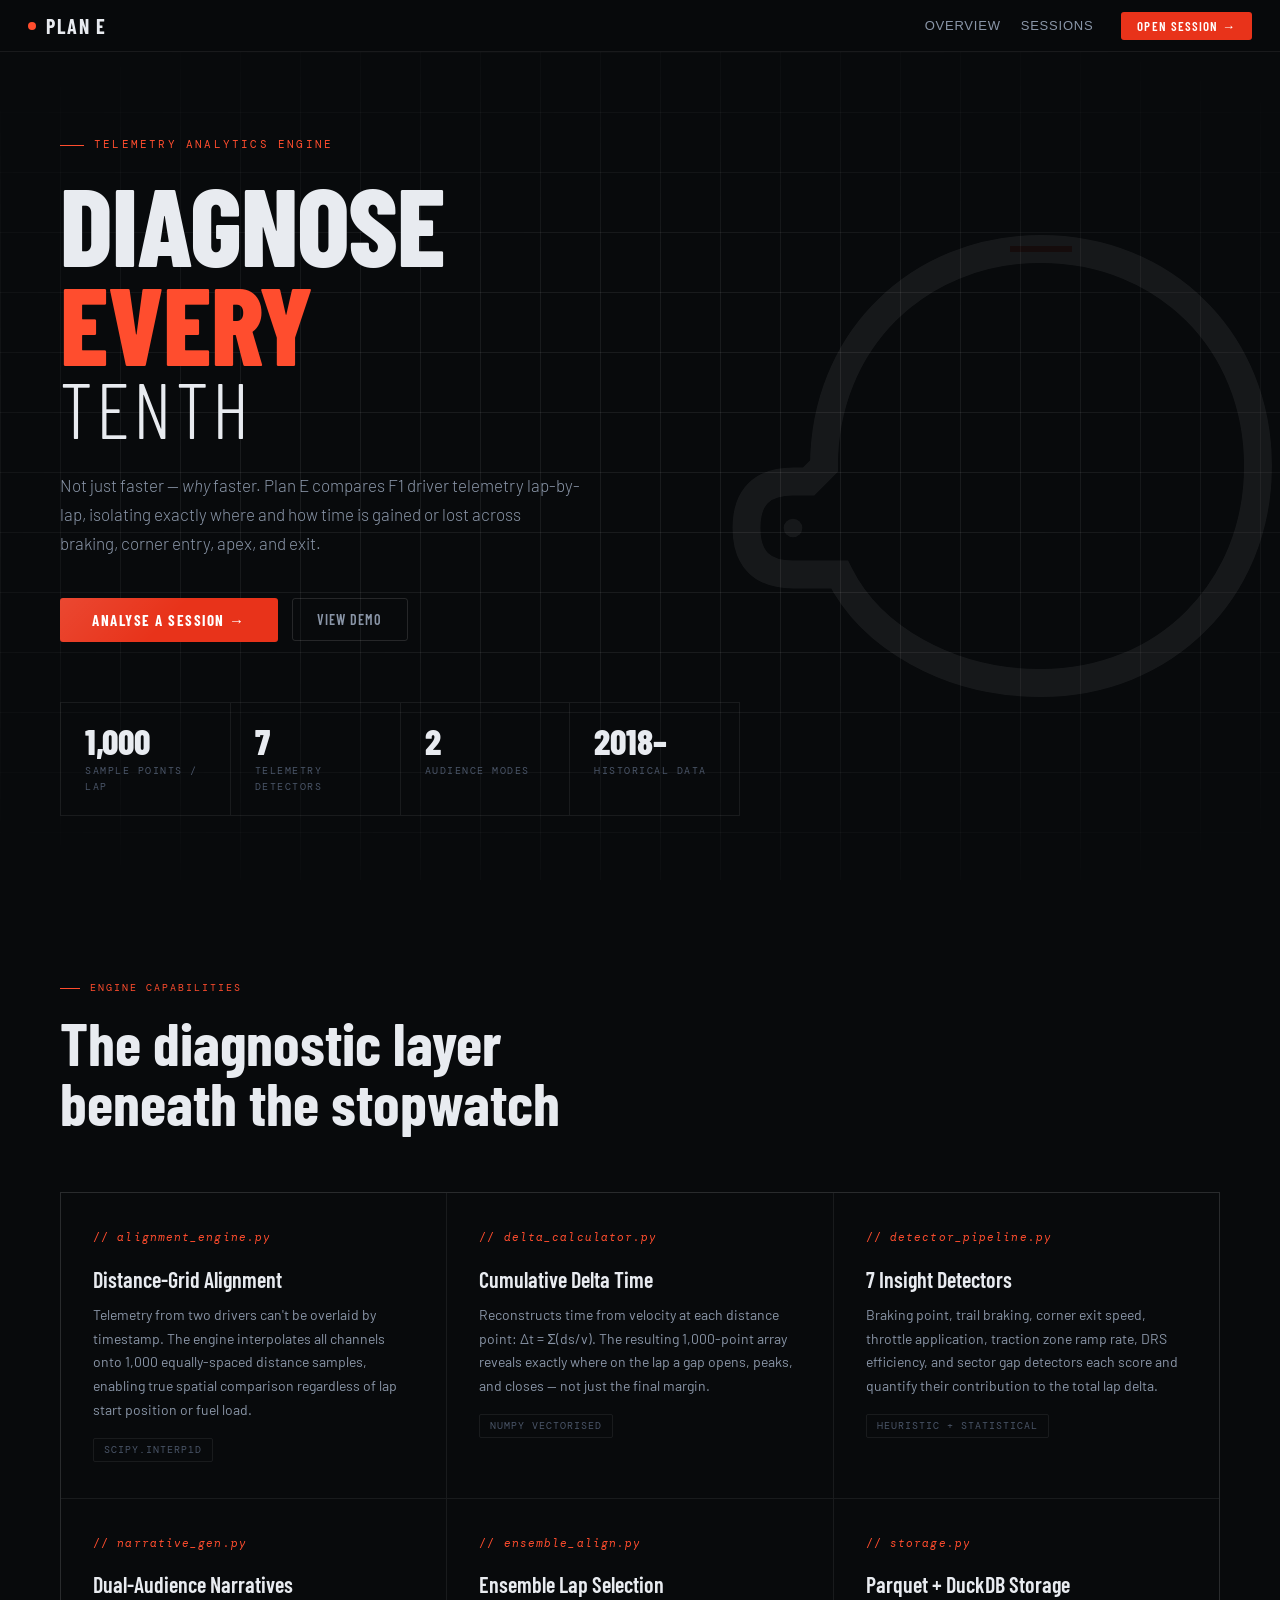
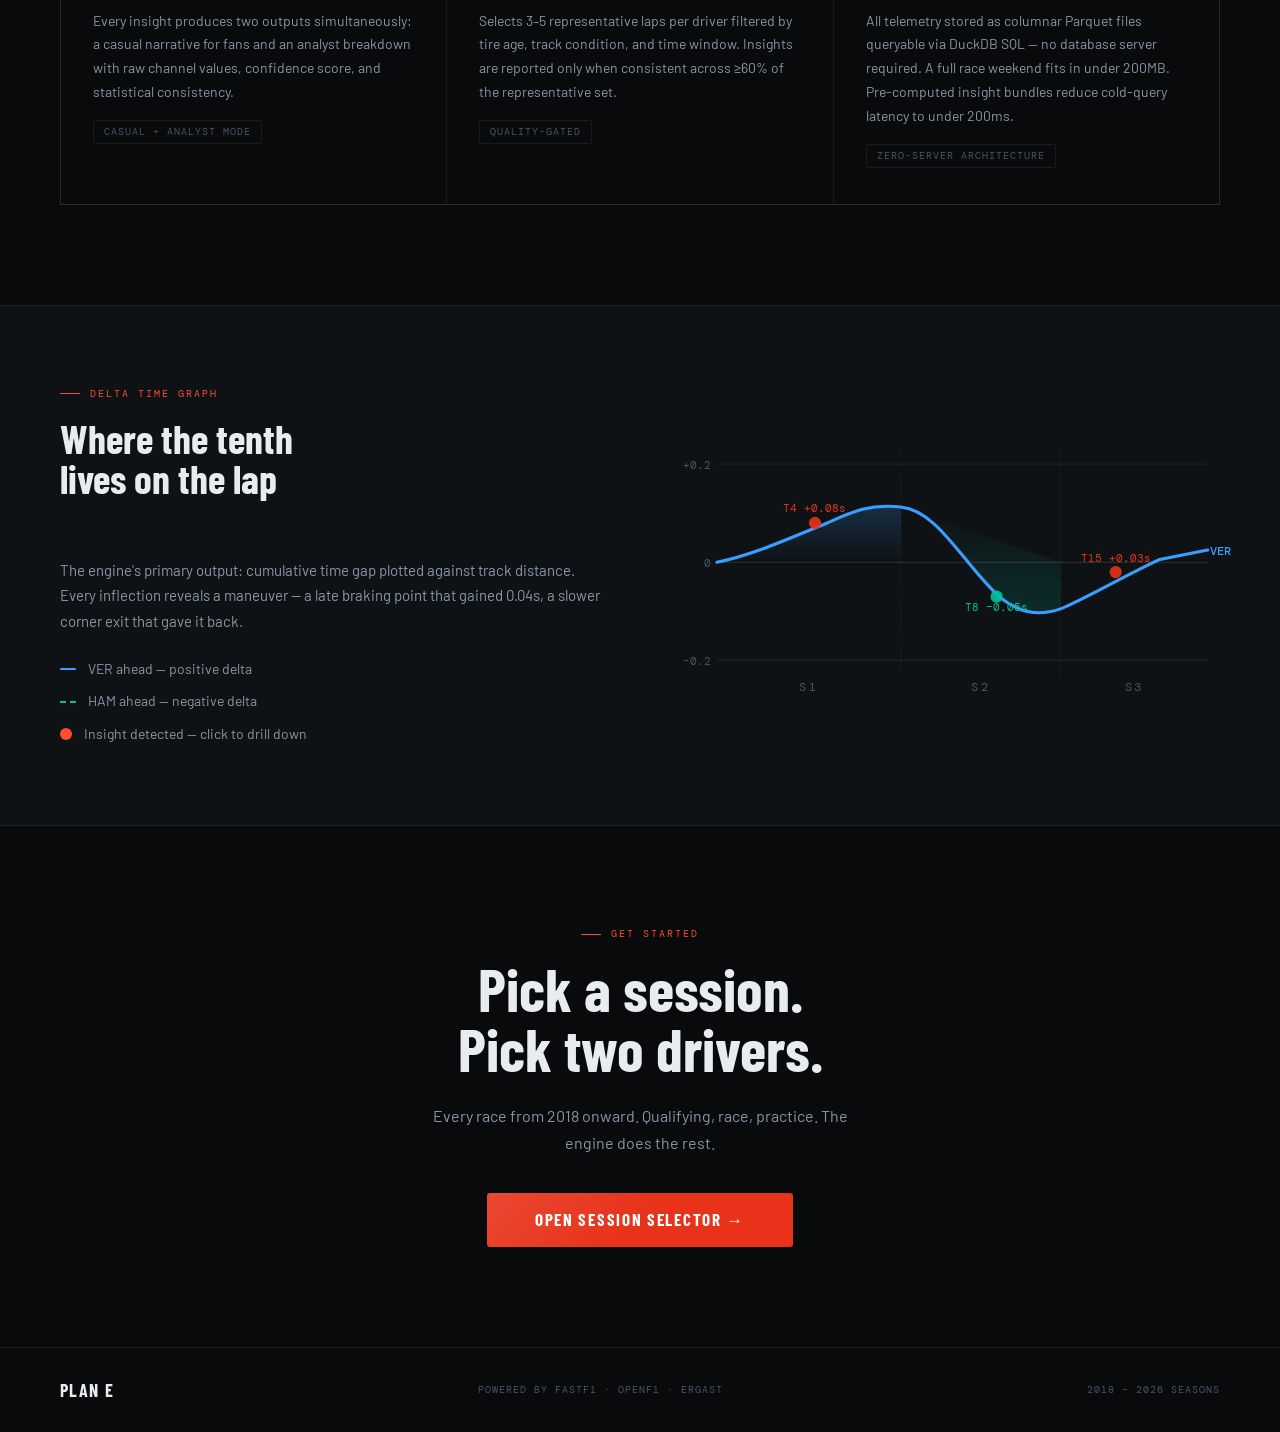
==== commit 04a95487: "Improved The Slider UI" ====
--- a/PlanE-frontend/index.html
+++ b/PlanE-frontend/index.html
@@ -449,37 +449,57 @@
       </div>
 
       <!-- Telemetry scrubber slider — visible across all tabs -->
-      <div class="chart-card telemetry-scrubber-card" style="margin-top:14px;">
-        <div class="scrubber-header" style="display:flex; justify-content:space-between; align-items:center; margin-bottom:8px; padding:0 4px;">
-          <span style="font-family:var(--font-mono); font-size:11px; color:var(--text3); letter-spacing:0.1em;">TELEMETRY SCRUBBER</span>
-          <div style="display:flex; gap:12px;">
-            <span style="font-family:var(--font-mono); font-size:11px; color:var(--text2);">Δt: <span id="scrubber-delta">0.000s</span></span>
-            <span id="scrubber-distance" style="font-family:var(--font-mono); font-size:11px; color:var(--text2);">0.0 m</span>
-          </div>
-        </div>
-        <div class="scrubber-body" style="display:flex; align-items:center; gap:16px; margin-bottom:12px;">
-          <input type="range" id="telemetry-slider" min="0" max="999" value="0" style="flex-grow:1; accent-color:var(--ver); cursor:pointer;">
-          <div class="scrubber-value" id="scrubber-index" style="width:48px; text-align:right; font-family:var(--font-mono); font-size:12px; color:var(--text2); background:rgba(255,255,255,0.03); padding:4px 8px; border-radius:4px; border:1px solid var(--border);">0</div>
-        </div>
-        
-        <!-- Live Readout -->
-        <div class="scrubber-readout" style="display:flex; justify-content:space-between; padding:8px 12px; background:rgba(255,255,255,0.02); border-radius:4px; border:1px solid rgba(255,255,255,0.05);">
-          <div style="display:flex; flex-direction:column; gap:4px; width:45%;">
-            <div style="font-family:var(--font-mono); font-size:10px; color:var(--ver); letter-spacing:0.05em; margin-bottom:2px;">DRIVER A</div>
-            <div style="display:flex; justify-content:space-between; font-size:12px; font-family:var(--font-mono); color:var(--text2);"><span>SPD:</span><span id="readout-spd-a">0 km/h</span></div>
-            <div style="display:flex; justify-content:space-between; font-size:12px; font-family:var(--font-mono); color:var(--text2);"><span>THR:</span><span id="readout-thr-a">0 %</span></div>
-            <div style="display:flex; justify-content:space-between; font-size:12px; font-family:var(--font-mono); color:var(--text2);"><span>BRK:</span><span id="readout-brk-a">0 %</span></div>
-            <div style="display:flex; justify-content:space-between; font-size:12px; font-family:var(--font-mono); color:var(--text2);"><span>GEAR:</span><span id="readout-gear-a">0</span></div>
-          </div>
-          <div style="width:1px; background:rgba(255,255,255,0.05);"></div>
-          <div style="display:flex; flex-direction:column; gap:4px; width:45%;">
-            <div style="font-family:var(--font-mono); font-size:10px; color:var(--ham); letter-spacing:0.05em; margin-bottom:2px;">DRIVER B</div>
-            <div style="display:flex; justify-content:space-between; font-size:12px; font-family:var(--font-mono); color:var(--text2);"><span>SPD:</span><span id="readout-spd-b">0 km/h</span></div>
-            <div style="display:flex; justify-content:space-between; font-size:12px; font-family:var(--font-mono); color:var(--text2);"><span>THR:</span><span id="readout-thr-b">0 %</span></div>
-            <div style="display:flex; justify-content:space-between; font-size:12px; font-family:var(--font-mono); color:var(--text2);"><span>BRK:</span><span id="readout-brk-b">0 %</span></div>
-            <div style="display:flex; justify-content:space-between; font-size:12px; font-family:var(--font-mono); color:var(--text2);"><span>GEAR:</span><span id="readout-gear-b">0</span></div>
-          </div>
-        </div>
+      <div class="telemetry-scrubber-card" style="margin-top:14px;">
+
+        <!-- Top bar: label + live readouts + reset button -->
+        <div class="tscrub-topbar">
+          <div class="tscrub-label-wrap">
+            <div class="tscrub-accent-bar"></div>
+            <span class="tscrub-label">Telemetry Scrubber</span>
+          </div>
+          <div class="tscrub-metrics">
+            <div class="tscrub-metric">
+              <span class="tscrub-metric-key">Δt</span>
+              <span class="tscrub-metric-val" id="scrubber-delta">0.000s</span>
+            </div>
+            <div class="tscrub-metric">
+              <span class="tscrub-metric-key">DIST</span>
+              <span class="tscrub-metric-val" id="scrubber-distance">0.0 m</span>
+            </div>
+            <div class="tscrub-metric tscrub-metric--index">
+              <span class="tscrub-metric-key">IDX</span>
+              <span class="tscrub-metric-val" id="scrubber-index">0</span>
+            </div>
+            <button class="tscrub-reset-btn" id="tscrub-reset" title="Reset to start">Ø</button>
+          </div>
+        </div>
+
+        <!-- Slider row -->
+        <div class="tscrub-slider-row">
+          <input type="range" class="tscrub-range" id="telemetry-slider"
+                 min="0" max="999" value="0"
+                 style="--fill-pct: 0%">
+        </div>
+
+        <!-- Live Readout: two driver columns -->
+        <div class="tscrub-readout">
+          <div class="tscrub-driver tscrub-driver--a">
+            <div class="tscrub-driver-name" id="tscrub-name-a">DRIVER A</div>
+            <div class="tscrub-row"><span>SPD</span><span id="readout-spd-a">0 km/h</span></div>
+            <div class="tscrub-row"><span>THR</span><span id="readout-thr-a">0%</span></div>
+            <div class="tscrub-row"><span>BRK</span><span id="readout-brk-a">0%</span></div>
+            <div class="tscrub-row"><span>GEAR</span><span id="readout-gear-a">—</span></div>
+          </div>
+          <div class="tscrub-divider"></div>
+          <div class="tscrub-driver tscrub-driver--b">
+            <div class="tscrub-driver-name" id="tscrub-name-b">DRIVER B</div>
+            <div class="tscrub-row"><span>SPD</span><span id="readout-spd-b">0 km/h</span></div>
+            <div class="tscrub-row"><span>THR</span><span id="readout-thr-b">0%</span></div>
+            <div class="tscrub-row"><span>BRK</span><span id="readout-brk-b">0%</span></div>
+            <div class="tscrub-row"><span>GEAR</span><span id="readout-gear-b">—</span></div>
+          </div>
+        </div>
+
       </div>
     </div>
 
--- a/PlanE-frontend/css/analysis.css
+++ b/PlanE-frontend/css/analysis.css
@@ -271,3 +271,234 @@
   .right-panel  { display: none; }
   .center-panel { padding: 16px; }
 }
+
+/* ─── TELEMETRY SCRUBBER CARD ────────────────────────────────────────── */
+/*
+ * Purpose-built, integrated scrubber. No inline styles — everything lives
+ * here so it's easy to retheme from the token layer in layout.css.
+ *
+ * Key decisions:
+ *   - Left accent bar + mono label mirrors the chart-header pattern.
+ *   - Metric chips share the same border/bg token as chart-card borders.
+ *   - Range input is fully custom (no browser default appearance) so the
+ *     orange filled-track and red thumb render identically cross-browser.
+ *   - --fill-pct is set inline by JS on every `input` event to drive the
+ *     linear-gradient that fakes the filled portion of the track.
+ *   - Driver colour slots (--ver, --ham) are the same tokens analysis.js
+ *     overrides with real team colours.
+ */
+
+.telemetry-scrubber-card {
+  background:    var(--bg2);
+  border:        1px solid var(--border);
+  border-radius: 4px;
+  overflow:      hidden;
+}
+
+/* ── Top bar ── */
+.tscrub-topbar {
+  display:         flex;
+  align-items:     center;
+  justify-content: space-between;
+  gap:             12px;
+  padding:         10px 16px;
+  border-bottom:   1px solid var(--border);
+  background:      rgba(255, 255, 255, 0.015);
+}
+
+.tscrub-label-wrap {
+  display:     flex;
+  align-items: center;
+  gap:         10px;
+}
+
+/* 2 px red accent rule — mirrors .section-label::before */
+.tscrub-accent-bar {
+  width:        2px;
+  height:       14px;
+  background:   var(--red);
+  border-radius:1px;
+  flex-shrink:  0;
+}
+
+.tscrub-label {
+  font-family:    var(--font-mono);
+  font-size:      10px;
+  letter-spacing: 0.18em;
+  text-transform: uppercase;
+  color:          var(--text3);
+}
+
+/* ── Metric chips ── */
+.tscrub-metrics {
+  display:     flex;
+  align-items: center;
+  gap:         6px;
+}
+
+.tscrub-metric {
+  display:       flex;
+  align-items:   center;
+  gap:           6px;
+  background:    var(--bg3);
+  border:        1px solid var(--border);
+  border-radius: 3px;
+  padding:       4px 10px;
+  font-family:   var(--font-mono);
+  font-size:     11px;
+  white-space:   nowrap;
+}
+.tscrub-metric-key {
+  color:          var(--text3);
+  letter-spacing: 0.08em;
+  font-size:      10px;
+}
+.tscrub-metric-val {
+  color: var(--text);
+}
+.tscrub-metric--index { min-width: 60px; }
+
+/* ── Reset button ── */
+.tscrub-reset-btn {
+  width:         32px;
+  height:        32px;
+  display:       flex;
+  align-items:   center;
+  justify-content:center;
+  background:    var(--bg3);
+  border:        1px solid var(--border2);
+  border-radius: 3px;
+  color:         var(--text3);
+  font-family:   var(--font-mono);
+  font-size:     14px;
+  cursor:        pointer;
+  transition:    border-color 0.15s, color 0.15s, background 0.15s;
+  flex-shrink:   0;
+}
+.tscrub-reset-btn:hover {
+  border-color: var(--red);
+  color:        var(--red2);
+  background:   var(--red-dim);
+}
+
+/* ── Slider row ── */
+.tscrub-slider-row {
+  padding: 12px 16px;
+  display: flex;
+  align-items: center;
+}
+
+/*
+ * Custom range input.
+ * The filled portion is a linear-gradient driven by --fill-pct.
+ * JS must set:  slider.style.setProperty('--fill-pct', pct + '%')
+ * on every input event.
+ */
+.tscrub-range {
+  -webkit-appearance: none;
+  appearance:         none;
+  flex:               1;
+  height:             4px;
+  border-radius:      2px;
+  outline:            none;
+  cursor:             pointer;
+  background:
+    linear-gradient(
+      to right,
+      var(--red) 0%,
+      var(--red) var(--fill-pct, 0%),
+      var(--bg4) var(--fill-pct, 0%),
+      var(--bg4) 100%
+    );
+}
+
+/* Thumb — Webkit */
+.tscrub-range::-webkit-slider-thumb {
+  -webkit-appearance: none;
+  appearance:         none;
+  width:              16px;
+  height:             16px;
+  border-radius:      50%;
+  background:         var(--red2);
+  border:             2px solid rgba(255, 255, 255, 0.20);
+  box-shadow:         0 0 0 3px rgba(232, 51, 26, 0.18);
+  cursor:             pointer;
+  transition:         box-shadow 0.15s, transform 0.1s;
+}
+.tscrub-range::-webkit-slider-thumb:hover {
+  box-shadow:  0 0 0 5px rgba(232, 51, 26, 0.25);
+  transform:   scale(1.1);
+}
+.tscrub-range:focus::-webkit-slider-thumb {
+  box-shadow: 0 0 0 5px rgba(232, 51, 26, 0.35);
+}
+
+/* Thumb — Firefox */
+.tscrub-range::-moz-range-thumb {
+  width:         16px;
+  height:        16px;
+  border-radius: 50%;
+  background:    var(--red2);
+  border:        2px solid rgba(255, 255, 255, 0.20);
+  box-shadow:    0 0 0 3px rgba(232, 51, 26, 0.18);
+  cursor:        pointer;
+  transition:    box-shadow 0.15s;
+}
+.tscrub-range::-moz-range-thumb:hover {
+  box-shadow: 0 0 0 5px rgba(232, 51, 26, 0.25);
+}
+/* Remove Firefox's inner track highlight */
+.tscrub-range::-moz-range-progress { background: var(--red); }
+.tscrub-range::-moz-range-track    { background: var(--bg4); height: 4px; border-radius: 2px; }
+
+/* ── Readout: two-column driver telemetry ── */
+.tscrub-readout {
+  display:       grid;
+  grid-template-columns: 1fr 1px 1fr;
+  padding:       12px 16px;
+  background:    rgba(0, 0, 0, 0.12);
+  border-top:    1px solid var(--border);
+  gap:           0;
+}
+
+.tscrub-divider {
+  background: var(--border);
+  margin:     0 16px;
+}
+
+.tscrub-driver {
+  display:        flex;
+  flex-direction: column;
+  gap:            5px;
+}
+
+.tscrub-driver--a { padding-right: 16px; }
+.tscrub-driver--b { padding-left:  16px; }
+
+.tscrub-driver-name {
+  font-family:    var(--font-mono);
+  font-size:      9px;
+  letter-spacing: 0.14em;
+  text-transform: uppercase;
+  margin-bottom:  4px;
+  font-weight:    500;
+}
+.tscrub-driver--a .tscrub-driver-name { color: var(--ver); }
+.tscrub-driver--b .tscrub-driver-name { color: var(--ham); }
+
+.tscrub-row {
+  display:         flex;
+  justify-content: space-between;
+  align-items:     baseline;
+  font-family:     var(--font-mono);
+  font-size:       11px;
+}
+.tscrub-row span:first-child {
+  color:          var(--text3);
+  letter-spacing: 0.06em;
+  font-size:      10px;
+}
+.tscrub-row span:last-child {
+  color: var(--text2);
+}
+
